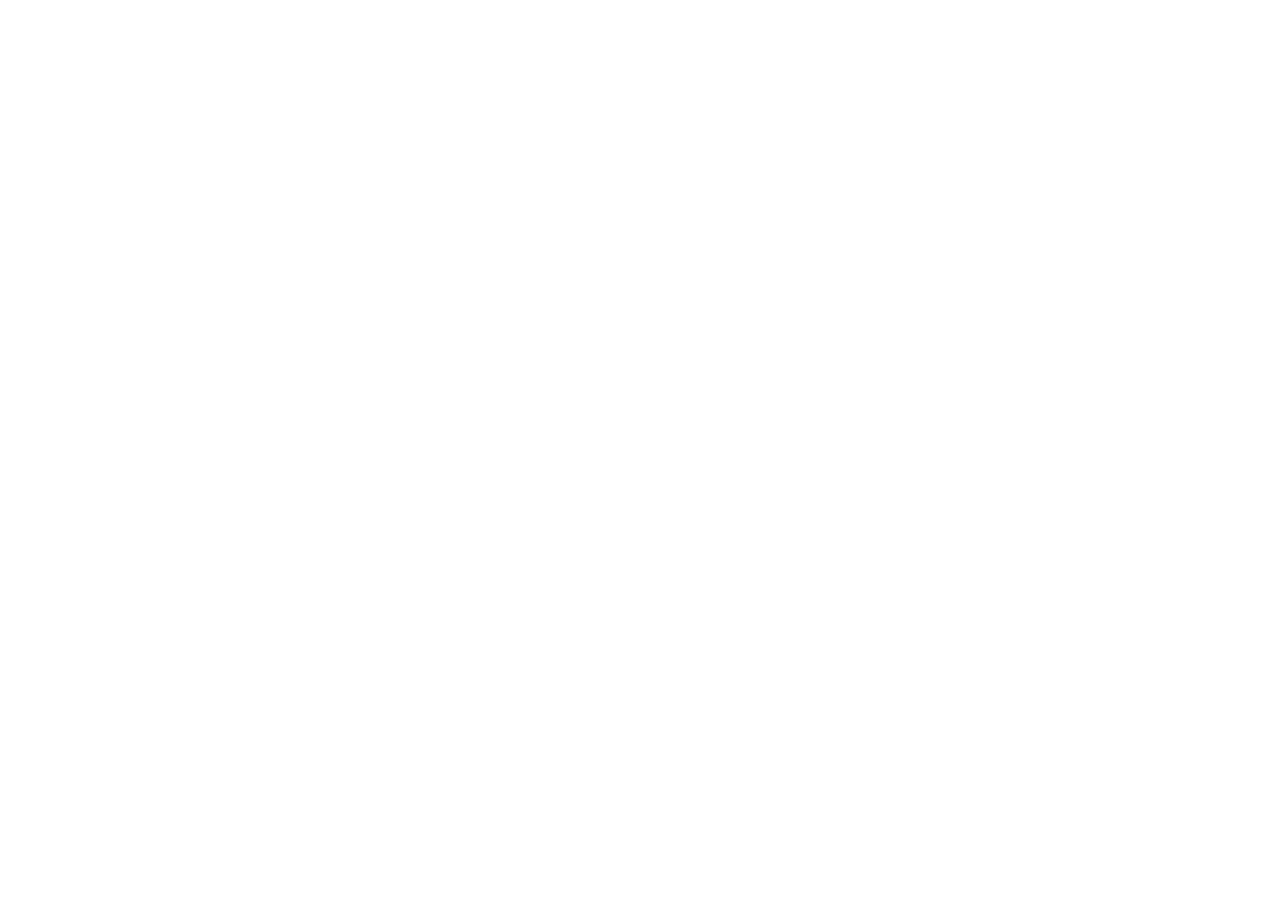
==== pages/index.html @ 1233cd62 "fgfgj" ====
<!DOCTYPE html>
<html lang="en">
<head>
     <meta charset="UTF-8">
     <meta name="viewport" content="width=device-width, initial-scale=1.0">
     <title>New company</title>
     <link rel="stylesheet" href="../css/main.css">
     <link rel="stylesheet" href="../css/index.css>
</head>
<body>
          
</body>
</html>
---- css/main.css ----
*{
     margin: 0;
     padding: 0;
     box-sizing: border-box;
     font-family: sans-serif;
}

.container{
     width: 100px;
     margin: 0 auto;

}

h1{
     color: red;
     background-color: blue;
     font-size: 18px;
}
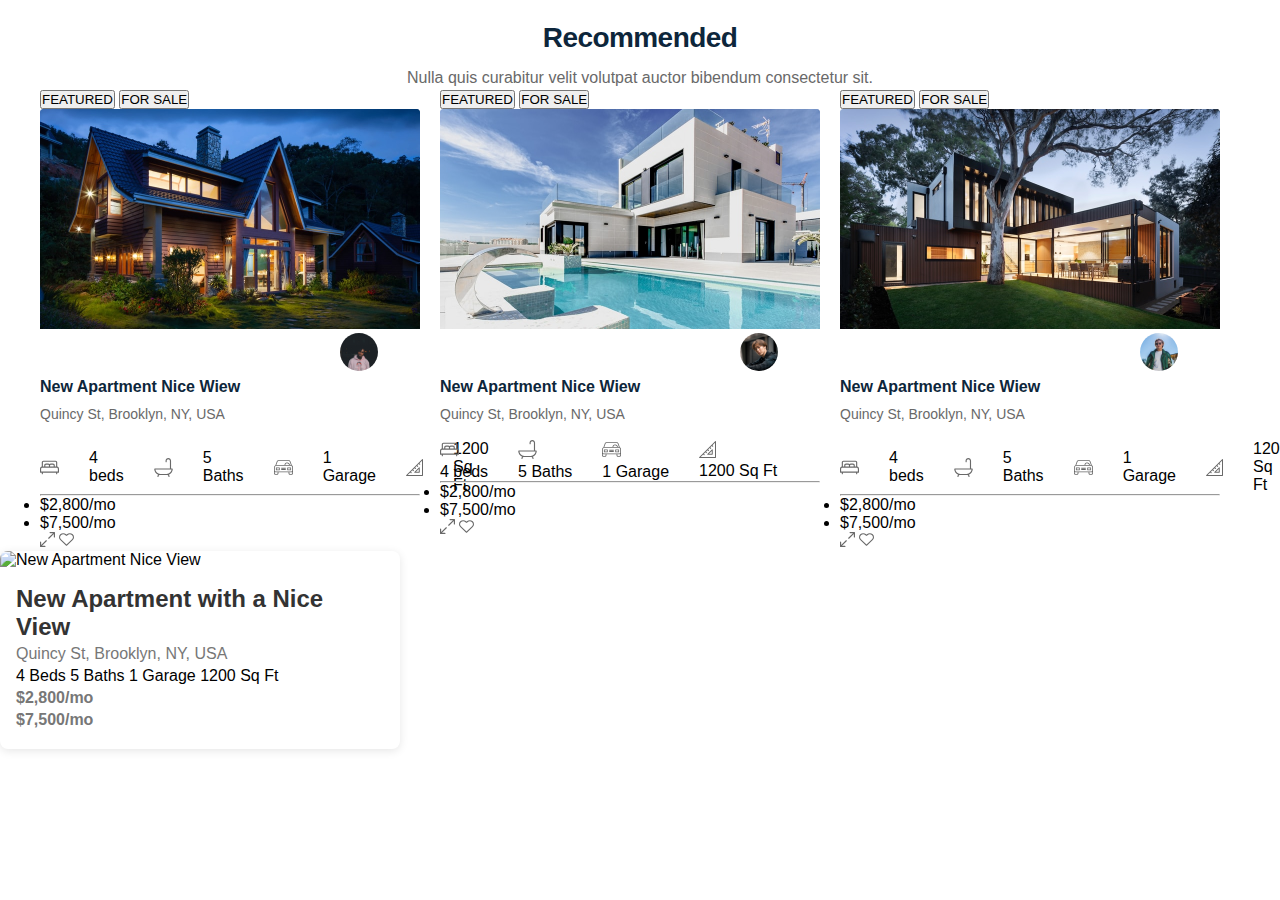
==== commit 8977a89d: "gfhffhf" ====
--- a/pages/index.html
+++ b/pages/index.html
@@ -1,13 +1,180 @@
 <!DOCTYPE html>
 <html lang="en">
+
+
 <head>
      <meta charset="UTF-8">
      <meta name="viewport" content="width=device-width, initial-scale=1.0">
      <title>New company</title>
      <link rel="stylesheet" href="../css/main.css">
-     <link rel="stylesheet" href="../css/index.css>
+     <link rel="stylesheet" href="../css/index.css">
 </head>
+
 <body>
-          
+     <main>
+          <section class="abdugoffor">
+               <div class="container">
+                    <div class="abdugoffor__top">
+                         <h1>Recommended</h1>
+                         <p>Nulla quis curabitur velit volutpat auctor bibendum consectetur sit.</p>
+                    </div>
+                    <div class="abdugoffor__center">
+                         <div class="abdugoffor__cards">
+                              <div class="abdugoffor__card">
+                                   <div class="abdugoffor__btn1">
+                                        <button>FEATURED</button>
+                                        <button>FOR SALE</button>
+                                   </div>
+                                   <img src="../img/img (1).png" class="" alt="">
+                                   <img src="../icons/Ellipse 11.svg" class="img85" >
+
+                                   <h2>New Apartment Nice Wiew</h2>
+                                   <p>Quincy St, Brooklyn, NY, USA</p>
+
+                                   <div class="abdugoffor__icons">
+                                        <div class="icons">
+                                             <div class="icon">
+                                                  <img src="../icons/bed.svg" alt="">
+                                                  <ul>4 beds</ul>
+
+                                                  <img src="../icons/Group.svg" alt="">
+                                                  <ul>5 Baths</ul>
+
+                                                  <img src="../icons/car.svg" alt="">
+                                                  <ul>1 Garage</ul>
+
+                                                  <img src="../icons/ruler.svg" alt="">
+                                                  <ul>1200 Sq Ft </ul>
+                                             </div>
+                                             <hr>
+                                             <div class="abdugoffor__card__bottom">
+                                                  <div class="abdugffor__card__bottom__left">
+                                                       <li>$2,800/mo</li>
+                                                       <li>$7,500/mo</li>
+                                                  </div>
+                                                  <div class="abdugffor__card__bottom__right">
+                                                       <img src="../icons/1.svg" alt="">
+                                                       <img src="../icons/love 1.svg"  alt="">
+                                                  </div>
+                                             </div>
+                                        </div>
+                                   </div>
+                              </div>
+                              <div class="abdugoffor__card">
+                                   <div class="abdugoffor__btn1">
+                                        <button>FEATURED</button>
+                                        <button>FOR SALE</button>
+                                   </div>
+                                   <img src="../img/images (2).png" alt="">
+                                   <img src="../icons/Ellipse 11 (6).svg" class="img85" >
+
+                                   <h2>New Apartment Nice Wiew</h2>
+                                   <p>Quincy St, Brooklyn, NY, USA</p>
+
+                                   <div class="abdugoffor__icons">
+                                        <div class="icons">
+                                             <div class="icon">
+                                                  <div class="icon1">
+                                                       <img src="../icons/bed.svg" alt="">
+                                                       <ul>4 beds</ul>
+                                                  </div>
+
+                                                  <div class="icon1">
+                                                       <img src="../icons/Group.svg" alt="">
+                                                  <ul>5 Baths</ul>
+                                                  </div>
+
+                                                  <div class="icon1">
+                                                       <img src="../icons/car.svg" alt="">
+                                                  <ul>1 Garage</ul>
+
+                                                  </div>
+                                                  <div class="icon1">
+                                                       <img src="../icons/ruler.svg" alt="">
+                                                  <ul>1200 Sq Ft </ul>
+                                                  </div>
+                                             </div>
+                                             <hr>
+                                             <div class="abdugoffor__card__bottom">
+                                                  <div class="abdugffor__card__bottom__left">
+                                                       <li>$2,800/mo</li>
+                                                       <li>$7,500/mo</li>
+                                                  </div>
+                                                  <div class="abdugffor__card__bottom__right">
+                                                       <img src="../icons/1.svg" alt="">
+                                                       <img src="../icons/love 1.svg" alt="">
+                                                  </div>
+                                             </div>
+                                        </div>
+                                   </div>
+                              </div>
+                              <div class="abdugoffor__card">
+                                   <div class="abdugoffor__btn1">
+                                        <button>FEATURED</button>
+                                        <button>FOR SALE</button>
+                                   </div>
+                                   <img src="../img/images (1).png" alt="">
+                                   <img src="../icons/Ellipse 11 (8).svg" class="img85" >
+
+                                   <h2>New Apartment Nice Wiew</h2>
+                                   <p>Quincy St, Brooklyn, NY, USA</p>
+
+                                   <div class="abdugoffor__icons">
+                                        <div class="icons">
+                                             <div class="icon">
+                                                  <img src="../icons/bed.svg" alt="">
+                                                  <ul>4 beds</ul>
+
+                                                  <img src="../icons/Group.svg" alt="">
+                                                  <ul>5 Baths</ul>
+
+                                                  <img src="../icons/car.svg" alt="">
+                                                  <ul>1 Garage</ul>
+
+                                                  <img src="../icons/ruler.svg" alt="">
+                                                  <ul>1200 Sq Ft </ul>
+                                             </div>
+                                             <hr>
+                                             <div class="abdugoffor__card__bottom">
+                                                  <div class="abdugffor__card__bottom__left">
+                                                       <li>$2,800/mo</li>
+                                                       <li>$7,500/mo</li>
+                                                  </div>
+                                                  <div class="abdugffor__card__bottom__right">
+                                                       <img src="../icons/1.svg" alt="">
+                                                       <img src="../icons/love 1.svg" alt="">
+                                                  </div>
+                                             </div>
+                                        </div>
+                                   </div>
+                              </div>
+                         </div>
+                    </div>
+               </div>
+          </section>
+
+<section>
+     <div class="listing">
+        <div class="image">
+            <img src="path-to-your-image.jpg" alt="New Apartment Nice View">
+        </div>
+        <div class="details">
+            <h1>New Apartment with a Nice View</h1>
+            <p>Quincy St, Brooklyn, NY, USA</p>
+            <ul>
+                <li>4 Beds</li>
+                <li>5 Baths</li>
+                <li>1 Garage</li>
+                <li>1200 Sq Ft</li>
+            </ul>
+            <div class="price">
+                <p><strong>$2,800/mo</strong></p>
+                <p><strong>$7,500/mo</strong></p>
+            </div>
+        </div>
+    </div>
+</section>
+     </main>
 </body>
+
 </html>--- a/css/main.css
+++ b/css/main.css
@@ -6,13 +6,8 @@
 }
 
 .container{
-     width: 100px;
+     width: 1200px;
      margin: 0 auto;
-
 }
 
-h1{
-     color: red;
-     background-color: blue;
-     font-size: 18px;
-}+
--- a/css/index.css
+++ b/css/index.css
@@ -0,0 +1,103 @@
+.abdugoffor {
+     margin-top: 20px;
+}
+
+.abdugoffor__top {
+     text-align: center;
+}
+
+.abdugoffor__top h1 {
+     color: #0D263B;
+     font-size: 28px;
+     font-weight: 600;
+     line-height: 36px;
+     letter-spacing: -0.02em;
+     text-align: center;
+     padding-bottom: 10px;
+}
+
+.abdugoffor__top p {
+     color: #696969;
+     font-size: 16px;
+     font-weight: 400;
+     line-height: 24px;
+     text-align: center;
+
+}
+
+.abdugoffor__cards {
+     display: flex;
+     gap: 20px;
+}
+
+.abdugoffor__card {
+     width: 380px;
+}
+
+.abdugoffor__card .img85 {
+     padding-left: 300px;
+     padding-bottom: 10pxa;
+}
+
+.abdugoffor__card h2 {
+     color: #0D263B;
+     font-size: 16px;
+     font-weight: 600;
+     line-height: 24px;
+     text-align: left;
+     padding-bottom: 5px;
+}
+
+.abdugoffor__card p {
+     color:  #696969;
+     font-size: 14px;
+     font-weight: 400;
+     line-height: 20px;
+     text-align: left;
+     padding-bottom: 16px;
+}
+
+.icon{
+     display: flex;
+     align-items: center;
+     gap: 30px;
+}
+
+
+ .listing {
+     background-color: #fff;
+     border-radius: 8px;
+     box-shadow: 0 2px 10px rgba(0, 0, 0, 0.1);
+     overflow: hidden;
+     max-width: 400px;
+     width: 100%;
+ }
+ 
+ .image img {
+     width: 100%;
+     height: auto;
+ }
+ 
+ .details {
+     padding: 16px;
+ }
+ 
+ .details h1 {
+     margin-top: 0;
+     font-size: 24px;
+     color: #333;
+ }
+ 
+ .details p {
+     margin: 4px 0;
+     color: #777;
+ }
+ 
+ .details ul {
+     list-style: none;
+     padding: 0;
+ }
+ 
+ .details ul li {
+     display: inline;
+ }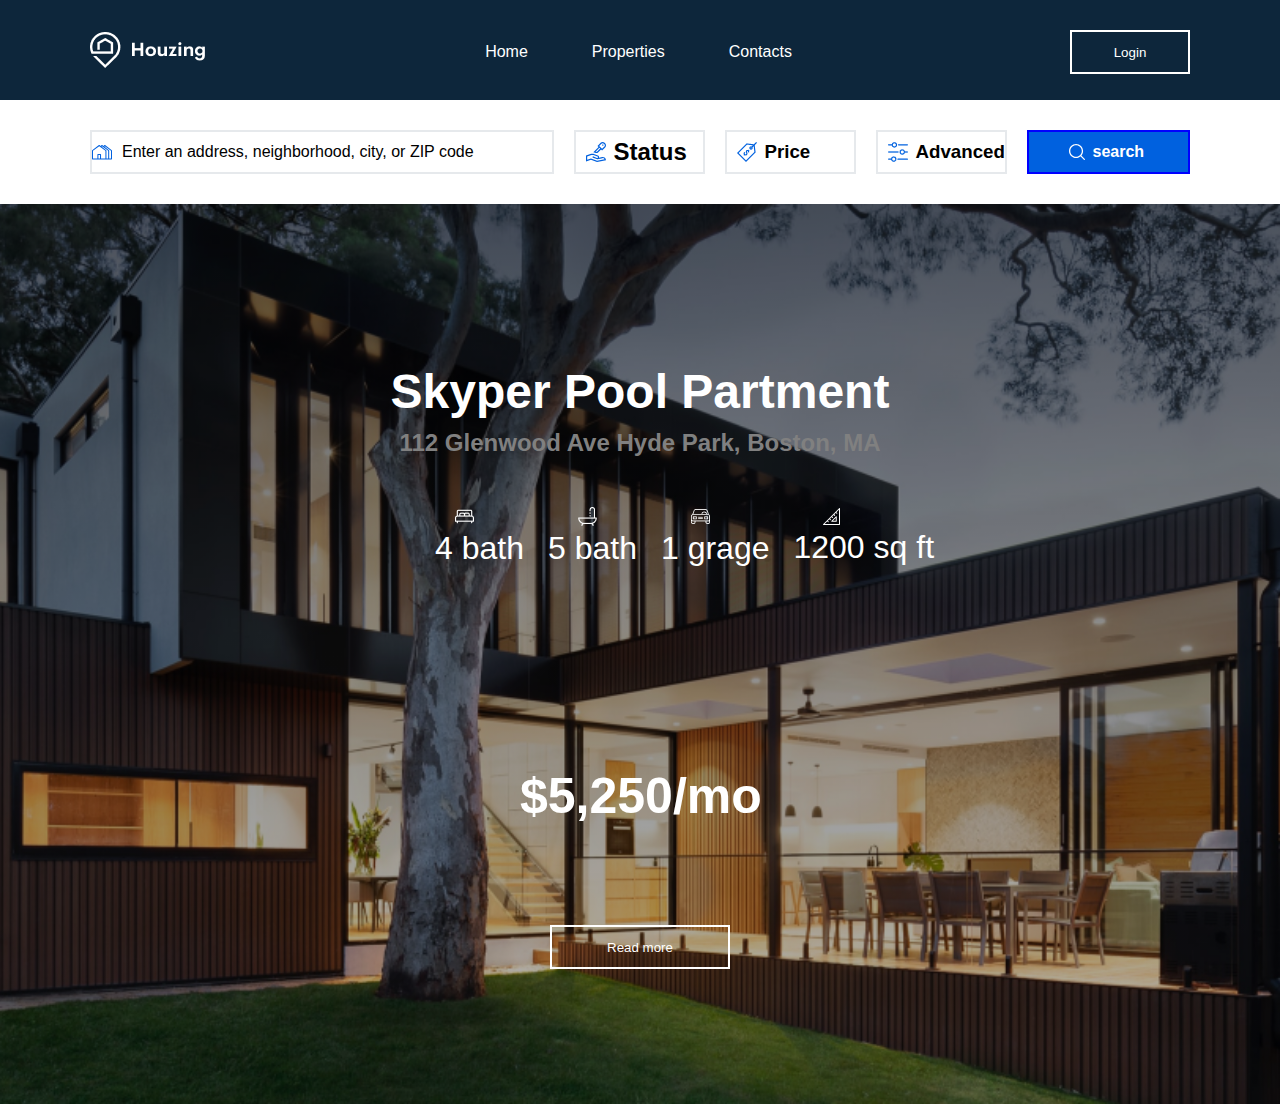
==== commit 4975caca: "546tgyhujikolp;['" ====
--- a/pages/index.html
+++ b/pages/index.html
@@ -1,180 +1,110 @@
 <!DOCTYPE html>
 <html lang="en">
-
 
 <head>
      <meta charset="UTF-8">
      <meta name="viewport" content="width=device-width, initial-scale=1.0">
      <title>New company</title>
+     <link rel="preconnect" href="https://fonts.googleapis.com">
+     <link rel="preconnect" href="https://fonts.gstatic.com" crossorigin>
+     <link href="https://fonts.googleapis.com/css2?family=Montserrat:ital,wght@0,100..900;1,100..900&display=swap" <link
+          rel="stylesheet" href="https://cdnjs.cloudflare.com/ajax/libs/font-awesome/6.6.0/css/all.min.css"
+          integrity="sha512-Kc323vGBEqzTmouAECnVceyQqyqdsSiqLQISBL29aUW4U/M7pSPA/gEUZQqv1cwx4OnYxTxve5UMg5GT6L4JJg=="
+          crossorigin="anonymous" referrerpolicy="no-referrer" />
+    
      <link rel="stylesheet" href="../css/main.css">
      <link rel="stylesheet" href="../css/index.css">
 </head>
 
 <body>
-     <main>
-          <section class="abdugoffor">
+     <header>
+          <div class="hayot__nav">
                <div class="container">
-                    <div class="abdugoffor__top">
-                         <h1>Recommended</h1>
-                         <p>Nulla quis curabitur velit volutpat auctor bibendum consectetur sit.</p>
+                    <div class="hayot__content">
+                         <div class="hayot__left">
+                              <div class="hayot__logo">
+                                   <img src="../images/logo (1).png" alt="">
+                                   <h1></h1>
+                              </div>
+
+                         </div>
+                         <div class="hayot__middle">
+                              <ul class="hayot__list">
+                                   <li><a href="#">Home</a></li>
+                                   <li><a href="#">Properties</a></li>
+                                   <li><a href="#">Contacts</a></li>
+                              </ul>
+                         </div>
+                         <div class="hayot__right">
+                              <button class="btn">Login</button>
+                         </div>
                     </div>
-                    <div class="abdugoffor__center">
-                         <div class="abdugoffor__cards">
-                              <div class="abdugoffor__card">
-                                   <div class="abdugoffor__btn1">
-                                        <button>FEATURED</button>
-                                        <button>FOR SALE</button>
-                                   </div>
-                                   <img src="../img/img (1).png" class="" alt="">
-                                   <img src="../icons/Ellipse 11.svg" class="img85" >
+               </div>
+          </div>
+          <section class="hayot__hero">
+               <div class="container">
+                    <div class="hayotbek__content">
+                         <div class="hayotbek__left">
+                              <img src="../images/Vector (2).svg" alt="">
+                              <p>Enter an address, neighborhood, city, or ZIP code</p>
+                         </div>
+                         <div class="hayotbek__middle">
+                              <div class="cvc">
+                                   <img src="../images/car-key 1.svg" alt="">
+                                   <h2>Status</h2>
+                              </div>
+                              <div class="cvc">
+                                   <img src="../images/rasm2.png" alt="">
+                                   <h3>Price</h3>
+                              </div>
+                              <div class="cvc">
+                                   <img src="../images/Group.png" alt="">
+                                   <h3>Advanced</h3>
+                              </div>
+                         </div>
+                         <div class="hayotbek__right">
+                              <img src="../images/reasm4.svg" alt="">
+                              <h4>search</h4>
 
-                                   <h2>New Apartment Nice Wiew</h2>
-                                   <p>Quincy St, Brooklyn, NY, USA</p>
-
-                                   <div class="abdugoffor__icons">
-                                        <div class="icons">
-                                             <div class="icon">
-                                                  <img src="../icons/bed.svg" alt="">
-                                                  <ul>4 beds</ul>
-
-                                                  <img src="../icons/Group.svg" alt="">
-                                                  <ul>5 Baths</ul>
-
-                                                  <img src="../icons/car.svg" alt="">
-                                                  <ul>1 Garage</ul>
-
-                                                  <img src="../icons/ruler.svg" alt="">
-                                                  <ul>1200 Sq Ft </ul>
-                                             </div>
-                                             <hr>
-                                             <div class="abdugoffor__card__bottom">
-                                                  <div class="abdugffor__card__bottom__left">
-                                                       <li>$2,800/mo</li>
-                                                       <li>$7,500/mo</li>
-                                                  </div>
-                                                  <div class="abdugffor__card__bottom__right">
-                                                       <img src="../icons/1.svg" alt="">
-                                                       <img src="../icons/love 1.svg"  alt="">
-                                                  </div>
-                                             </div>
-                                        </div>
-                                   </div>
-                              </div>
-                              <div class="abdugoffor__card">
-                                   <div class="abdugoffor__btn1">
-                                        <button>FEATURED</button>
-                                        <button>FOR SALE</button>
-                                   </div>
-                                   <img src="../img/images (2).png" alt="">
-                                   <img src="../icons/Ellipse 11 (6).svg" class="img85" >
-
-                                   <h2>New Apartment Nice Wiew</h2>
-                                   <p>Quincy St, Brooklyn, NY, USA</p>
-
-                                   <div class="abdugoffor__icons">
-                                        <div class="icons">
-                                             <div class="icon">
-                                                  <div class="icon1">
-                                                       <img src="../icons/bed.svg" alt="">
-                                                       <ul>4 beds</ul>
-                                                  </div>
-
-                                                  <div class="icon1">
-                                                       <img src="../icons/Group.svg" alt="">
-                                                  <ul>5 Baths</ul>
-                                                  </div>
-
-                                                  <div class="icon1">
-                                                       <img src="../icons/car.svg" alt="">
-                                                  <ul>1 Garage</ul>
-
-                                                  </div>
-                                                  <div class="icon1">
-                                                       <img src="../icons/ruler.svg" alt="">
-                                                  <ul>1200 Sq Ft </ul>
-                                                  </div>
-                                             </div>
-                                             <hr>
-                                             <div class="abdugoffor__card__bottom">
-                                                  <div class="abdugffor__card__bottom__left">
-                                                       <li>$2,800/mo</li>
-                                                       <li>$7,500/mo</li>
-                                                  </div>
-                                                  <div class="abdugffor__card__bottom__right">
-                                                       <img src="../icons/1.svg" alt="">
-                                                       <img src="../icons/love 1.svg" alt="">
-                                                  </div>
-                                             </div>
-                                        </div>
-                                   </div>
-                              </div>
-                              <div class="abdugoffor__card">
-                                   <div class="abdugoffor__btn1">
-                                        <button>FEATURED</button>
-                                        <button>FOR SALE</button>
-                                   </div>
-                                   <img src="../img/images (1).png" alt="">
-                                   <img src="../icons/Ellipse 11 (8).svg" class="img85" >
-
-                                   <h2>New Apartment Nice Wiew</h2>
-                                   <p>Quincy St, Brooklyn, NY, USA</p>
-
-                                   <div class="abdugoffor__icons">
-                                        <div class="icons">
-                                             <div class="icon">
-                                                  <img src="../icons/bed.svg" alt="">
-                                                  <ul>4 beds</ul>
-
-                                                  <img src="../icons/Group.svg" alt="">
-                                                  <ul>5 Baths</ul>
-
-                                                  <img src="../icons/car.svg" alt="">
-                                                  <ul>1 Garage</ul>
-
-                                                  <img src="../icons/ruler.svg" alt="">
-                                                  <ul>1200 Sq Ft </ul>
-                                             </div>
-                                             <hr>
-                                             <div class="abdugoffor__card__bottom">
-                                                  <div class="abdugffor__card__bottom__left">
-                                                       <li>$2,800/mo</li>
-                                                       <li>$7,500/mo</li>
-                                                  </div>
-                                                  <div class="abdugffor__card__bottom__right">
-                                                       <img src="../icons/1.svg" alt="">
-                                                       <img src="../icons/love 1.svg" alt="">
-                                                  </div>
-                                             </div>
-                                        </div>
-                                   </div>
-                              </div>
                          </div>
                     </div>
                </div>
           </section>
-
-<section>
-     <div class="listing">
-        <div class="image">
-            <img src="path-to-your-image.jpg" alt="New Apartment Nice View">
-        </div>
-        <div class="details">
-            <h1>New Apartment with a Nice View</h1>
-            <p>Quincy St, Brooklyn, NY, USA</p>
-            <ul>
-                <li>4 Beds</li>
-                <li>5 Baths</li>
-                <li>1 Garage</li>
-                <li>1200 Sq Ft</li>
-            </ul>
-            <div class="price">
-                <p><strong>$2,800/mo</strong></p>
-                <p><strong>$7,500/mo</strong></p>
-            </div>
-        </div>
-    </div>
-</section>
-     </main>
+          <section class="hayot__server">
+               <div class="container">
+                    <div class="hayot__server__content">
+                         <div class="hayot__server__left">
+                            <h1 class="h1">Skyper Pool Partment</h1>
+                            <h2 class="h2">112 Glenwood Ave Hyde Park, Boston, MA</h2>
+                      <div class="hammasi">
+                         <div class="dvd">
+                              <img src="../images/bed.png" class="bed" alt="">
+                              <h1>4 bath</h1>
+                         </div>
+                               <div class="dvd">
+                                   <img src="../images/bath.png" class="bath" alt="">
+                                   <h1>5 bath</h1>
+                               </div>
+                                 <div class="dvd">
+                                   <img src="../images/car.png" class="car" alt="">
+                                   <h1>1 grage</h1>
+                                 </div>
+                             
+                                <div class="dvd">
+                                   <img src="../images/reasa.png" class="rease" alt="">
+                                   <h1>1200 sq ft </h1>
+                                </div>
+                             
+                      </div>
+                            <h5 class="h5">$5,250/mo</h5>
+                         </div>
+                         <button class="btn__server">Read more</button>
+                    </div>
+               </div>
+          </section>
+     </header>
+     <main></main>
+     <footer></footer>
 </body>
 
 </html>--- a/css/main.css
+++ b/css/main.css
@@ -3,11 +3,13 @@
      padding: 0;
      box-sizing: border-box;
      font-family: sans-serif;
+     list-style: none;
 }
 
 .container{
-     width: 1200px;
+     width:1100px;
      margin: 0 auto;
+     padding: 30px 0;
 }
 
 
--- a/css/index.css
+++ b/css/index.css
@@ -1,103 +1,140 @@
-.abdugoffor {
-     margin-top: 20px;
+.hayot__content {
+      display: flex;
+      align-items: center;
+      align-content: end;
+      justify-content: space-between;
 }
 
-.abdugoffor__top {
-     text-align: center;
+.hayot__list {
+      display: flex;
+      gap: 64px;
 }
 
-.abdugoffor__top h1 {
-     color: #0D263B;
-     font-size: 28px;
-     font-weight: 600;
-     line-height: 36px;
-     letter-spacing: -0.02em;
-     text-align: center;
-     padding-bottom: 10px;
-}
-
-.abdugoffor__top p {
-     color: #696969;
-     font-size: 16px;
-     font-weight: 400;
-     line-height: 24px;
-     text-align: center;
+.hayot__list a {
+      color: #FFFFFF;
+      text-decoration: none;
 
 }
 
-.abdugoffor__cards {
-     display: flex;
-     gap: 20px;
+.btn {
+      width: 120px;
+      height: 44px;
+      background-color: transparent;
+      color: #FFFFFF;
+      border: 2px solid white;
 }
 
-.abdugoffor__card {
-     width: 380px;
+.hayot__nav {
+      width: 100%;
+      height: 100px;
+      background-color: #0D263B;
 }
 
-.abdugoffor__card .img85 {
-     padding-left: 300px;
-     padding-bottom: 10pxa;
+.hayotbek__left {
+      display: flex;
+      align-items: center;
+      gap: 10px;
+      width: 527px;
+      height: 44px;
+      border: 2px solid #E6E9EC;
 }
 
-.abdugoffor__card h2 {
-     color: #0D263B;
-     font-size: 16px;
-     font-weight: 600;
-     line-height: 24px;
-     text-align: left;
-     padding-bottom: 5px;
+.hayotbek__middle {
+      display: flex;
+      align-items: center;
+      gap: 20px;
 }
 
-.abdugoffor__card p {
-     color:  #696969;
-     font-size: 14px;
-     font-weight: 400;
-     line-height: 20px;
-     text-align: left;
-     padding-bottom: 16px;
+.cvc {
+      display: flex;
+      align-items: center;
+      gap: 8px;
+      width: 131px;
+      height: 44px;
+      border: 2px solid #E6E9EC;
+      padding-left: 10px;
+
+
 }
 
-.icon{
-     display: flex;
-     align-items: center;
-     gap: 30px;
+.hayotbek__right {
+      display: flex;
+      align-items: center;
+      gap: 8px;
+      width: 180px;
+      height: 44px;
+      background-color: #0061DF;
+      border: 2px solid blue;
+      padding-left: 40px;
+      color: #FFFFFF;
 }
 
+.hayot__server {
+      width: 100%;
+      height: 100vh;
+      background-image:linear-gradient(hsla(0, 0%, 0%, 0.622),hsla(0, 0%, 0%, 0.262)), url(../images/unsplash_2gDwlIim3Uw.png)  ;
+      background-position: center;
+      background-repeat: no-repeat;
+      background-size: cover;
 
- .listing {
-     background-color: #fff;
-     border-radius: 8px;
-     box-shadow: 0 2px 10px rgba(0, 0, 0, 0.1);
-     overflow: hidden;
-     max-width: 400px;
-     width: 100%;
- }
- 
- .image img {
-     width: 100%;
-     height: auto;
- }
- 
- .details {
-     padding: 16px;
- }
- 
- .details h1 {
-     margin-top: 0;
-     font-size: 24px;
-     color: #333;
- }
- 
- .details p {
-     margin: 4px 0;
-     color: #777;
- }
- 
- .details ul {
-     list-style: none;
-     padding: 0;
- }
- 
- .details ul li {
-     display: inline;
- }+}
+
+.hayotbek__content {
+      display: flex;
+      align-items: center;
+      gap: 20px;
+}
+
+.h1 {
+      font-size: 48px;
+      color: #fff;
+      text-align: center;
+      padding-top: 130px;
+
+}
+
+.h2 {
+      font-size: 24px;
+      color: grey;
+      text-align: center;
+      padding-top: 10px;
+}
+.hammasi{
+      display: flex;
+      align-items: center;
+      gap: 24px;
+      padding-top: 50px;
+      padding-left: 345px;
+      color: #fff;
+   
+}
+.dvd h1{
+    font-weight: 100;
+}
+.bed{
+      padding-left: 20px;
+}
+.bath{
+      padding-left: 30px;
+}
+.car{
+      padding-left: 30px;
+}
+.rease{
+      padding-left: 30px;
+}
+.h5{
+      color: #fff;
+      font-size: 50px;
+      padding-top: 200px;
+      padding-left: 430px;
+}
+.btn__server{
+      width: 180px;
+      height: 44px;
+      background-color: transparent;
+      color: #fff;
+      border: 2px solid #fff;
+      margin-top: 100px;
+      margin-left: 460px;
+}
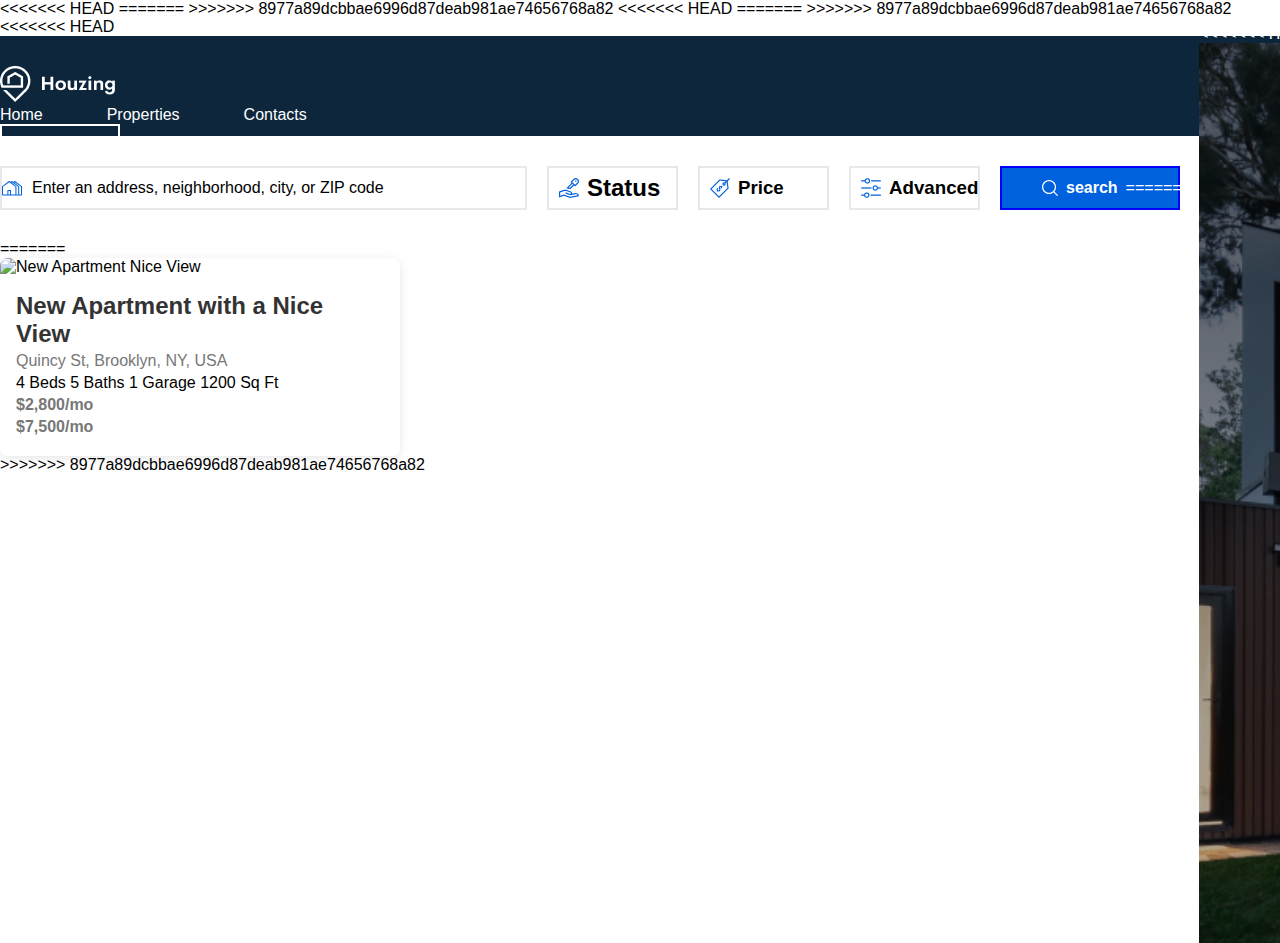
==== commit a8fa0768: "lkjhgfd" ====
--- a/pages/index.html
+++ b/pages/index.html
@@ -1,10 +1,15 @@
 <!DOCTYPE html>
 <html lang="en">
 
+<<<<<<< HEAD
+=======
+
+>>>>>>> 8977a89dcbbae6996d87deab981ae74656768a82
 <head>
      <meta charset="UTF-8">
      <meta name="viewport" content="width=device-width, initial-scale=1.0">
      <title>New company</title>
+<<<<<<< HEAD
      <link rel="preconnect" href="https://fonts.googleapis.com">
      <link rel="preconnect" href="https://fonts.gstatic.com" crossorigin>
      <link href="https://fonts.googleapis.com/css2?family=Montserrat:ital,wght@0,100..900;1,100..900&display=swap" <link
@@ -12,11 +17,14 @@
           integrity="sha512-Kc323vGBEqzTmouAECnVceyQqyqdsSiqLQISBL29aUW4U/M7pSPA/gEUZQqv1cwx4OnYxTxve5UMg5GT6L4JJg=="
           crossorigin="anonymous" referrerpolicy="no-referrer" />
     
+=======
+>>>>>>> 8977a89dcbbae6996d87deab981ae74656768a82
      <link rel="stylesheet" href="../css/main.css">
      <link rel="stylesheet" href="../css/index.css">
 </head>
 
 <body>
+<<<<<<< HEAD
      <header>
           <div class="hayot__nav">
                <div class="container">
@@ -66,10 +74,150 @@
                               <img src="../images/reasm4.svg" alt="">
                               <h4>search</h4>
 
+=======
+     <main>
+          <section class="abdugoffor">
+               <div class="container">
+                    <div class="abdugoffor__top">
+                         <h1>Recommended</h1>
+                         <p>Nulla quis curabitur velit volutpat auctor bibendum consectetur sit.</p>
+                    </div>
+                    <div class="abdugoffor__center">
+                         <div class="abdugoffor__cards">
+                              <div class="abdugoffor__card">
+                                   <div class="abdugoffor__btn1">
+                                        <button>FEATURED</button>
+                                        <button>FOR SALE</button>
+                                   </div>
+                                   <img src="../img/img (1).png" class="" alt="">
+                                   <img src="../icons/Ellipse 11.svg" class="img85" >
+
+                                   <h2>New Apartment Nice Wiew</h2>
+                                   <p>Quincy St, Brooklyn, NY, USA</p>
+
+                                   <div class="abdugoffor__icons">
+                                        <div class="icons">
+                                             <div class="icon">
+                                                  <img src="../icons/bed.svg" alt="">
+                                                  <ul>4 beds</ul>
+
+                                                  <img src="../icons/Group.svg" alt="">
+                                                  <ul>5 Baths</ul>
+
+                                                  <img src="../icons/car.svg" alt="">
+                                                  <ul>1 Garage</ul>
+
+                                                  <img src="../icons/ruler.svg" alt="">
+                                                  <ul>1200 Sq Ft </ul>
+                                             </div>
+                                             <hr>
+                                             <div class="abdugoffor__card__bottom">
+                                                  <div class="abdugffor__card__bottom__left">
+                                                       <li>$2,800/mo</li>
+                                                       <li>$7,500/mo</li>
+                                                  </div>
+                                                  <div class="abdugffor__card__bottom__right">
+                                                       <img src="../icons/1.svg" alt="">
+                                                       <img src="../icons/love 1.svg"  alt="">
+                                                  </div>
+                                             </div>
+                                        </div>
+                                   </div>
+                              </div>
+                              <div class="abdugoffor__card">
+                                   <div class="abdugoffor__btn1">
+                                        <button>FEATURED</button>
+                                        <button>FOR SALE</button>
+                                   </div>
+                                   <img src="../img/images (2).png" alt="">
+                                   <img src="../icons/Ellipse 11 (6).svg" class="img85" >
+
+                                   <h2>New Apartment Nice Wiew</h2>
+                                   <p>Quincy St, Brooklyn, NY, USA</p>
+
+                                   <div class="abdugoffor__icons">
+                                        <div class="icons">
+                                             <div class="icon">
+                                                  <div class="icon1">
+                                                       <img src="../icons/bed.svg" alt="">
+                                                       <ul>4 beds</ul>
+                                                  </div>
+
+                                                  <div class="icon1">
+                                                       <img src="../icons/Group.svg" alt="">
+                                                  <ul>5 Baths</ul>
+                                                  </div>
+
+                                                  <div class="icon1">
+                                                       <img src="../icons/car.svg" alt="">
+                                                  <ul>1 Garage</ul>
+
+                                                  </div>
+                                                  <div class="icon1">
+                                                       <img src="../icons/ruler.svg" alt="">
+                                                  <ul>1200 Sq Ft </ul>
+                                                  </div>
+                                             </div>
+                                             <hr>
+                                             <div class="abdugoffor__card__bottom">
+                                                  <div class="abdugffor__card__bottom__left">
+                                                       <li>$2,800/mo</li>
+                                                       <li>$7,500/mo</li>
+                                                  </div>
+                                                  <div class="abdugffor__card__bottom__right">
+                                                       <img src="../icons/1.svg" alt="">
+                                                       <img src="../icons/love 1.svg" alt="">
+                                                  </div>
+                                             </div>
+                                        </div>
+                                   </div>
+                              </div>
+                              <div class="abdugoffor__card">
+                                   <div class="abdugoffor__btn1">
+                                        <button>FEATURED</button>
+                                        <button>FOR SALE</button>
+                                   </div>
+                                   <img src="../img/images (1).png" alt="">
+                                   <img src="../icons/Ellipse 11 (8).svg" class="img85" >
+
+                                   <h2>New Apartment Nice Wiew</h2>
+                                   <p>Quincy St, Brooklyn, NY, USA</p>
+
+                                   <div class="abdugoffor__icons">
+                                        <div class="icons">
+                                             <div class="icon">
+                                                  <img src="../icons/bed.svg" alt="">
+                                                  <ul>4 beds</ul>
+
+                                                  <img src="../icons/Group.svg" alt="">
+                                                  <ul>5 Baths</ul>
+
+                                                  <img src="../icons/car.svg" alt="">
+                                                  <ul>1 Garage</ul>
+
+                                                  <img src="../icons/ruler.svg" alt="">
+                                                  <ul>1200 Sq Ft </ul>
+                                             </div>
+                                             <hr>
+                                             <div class="abdugoffor__card__bottom">
+                                                  <div class="abdugffor__card__bottom__left">
+                                                       <li>$2,800/mo</li>
+                                                       <li>$7,500/mo</li>
+                                                  </div>
+                                                  <div class="abdugffor__card__bottom__right">
+                                                       <img src="../icons/1.svg" alt="">
+                                                       <img src="../icons/love 1.svg" alt="">
+                                                  </div>
+                                             </div>
+                                        </div>
+                                   </div>
+                              </div>
+>>>>>>> 8977a89dcbbae6996d87deab981ae74656768a82
                          </div>
                     </div>
                </div>
           </section>
+<<<<<<< HEAD
           <section class="hayot__server">
                <div class="container">
                     <div class="hayot__server__content">
@@ -105,6 +253,31 @@
      </header>
      <main></main>
      <footer></footer>
+=======
+
+<section>
+     <div class="listing">
+        <div class="image">
+            <img src="path-to-your-image.jpg" alt="New Apartment Nice View">
+        </div>
+        <div class="details">
+            <h1>New Apartment with a Nice View</h1>
+            <p>Quincy St, Brooklyn, NY, USA</p>
+            <ul>
+                <li>4 Beds</li>
+                <li>5 Baths</li>
+                <li>1 Garage</li>
+                <li>1200 Sq Ft</li>
+            </ul>
+            <div class="price">
+                <p><strong>$2,800/mo</strong></p>
+                <p><strong>$7,500/mo</strong></p>
+            </div>
+        </div>
+    </div>
+</section>
+     </main>
+>>>>>>> 8977a89dcbbae6996d87deab981ae74656768a82
 </body>
 
 </html>--- a/css/main.css
+++ b/css/main.css
@@ -7,9 +7,16 @@
 }
 
 .container{
+<<<<<<< HEAD
      width:1100px;
      margin: 0 auto;
      padding: 30px 0;
 }
+=======
+     width: 1200px;
+     margin: 0 auto;
+}
+
+>>>>>>> 8977a89dcbbae6996d87deab981ae74656768a82
 
 
--- a/css/index.css
+++ b/css/index.css
@@ -1,3 +1,4 @@
+<<<<<<< HEAD
 .hayot__content {
       display: flex;
       align-items: center;
@@ -138,3 +139,108 @@
       margin-top: 100px;
       margin-left: 460px;
 }
+=======
+.abdugoffor {
+     margin-top: 20px;
+}
+
+.abdugoffor__top {
+     text-align: center;
+}
+
+.abdugoffor__top h1 {
+     color: #0D263B;
+     font-size: 28px;
+     font-weight: 600;
+     line-height: 36px;
+     letter-spacing: -0.02em;
+     text-align: center;
+     padding-bottom: 10px;
+}
+
+.abdugoffor__top p {
+     color: #696969;
+     font-size: 16px;
+     font-weight: 400;
+     line-height: 24px;
+     text-align: center;
+
+}
+
+.abdugoffor__cards {
+     display: flex;
+     gap: 20px;
+}
+
+.abdugoffor__card {
+     width: 380px;
+}
+
+.abdugoffor__card .img85 {
+     padding-left: 300px;
+     padding-bottom: 10pxa;
+}
+
+.abdugoffor__card h2 {
+     color: #0D263B;
+     font-size: 16px;
+     font-weight: 600;
+     line-height: 24px;
+     text-align: left;
+     padding-bottom: 5px;
+}
+
+.abdugoffor__card p {
+     color:  #696969;
+     font-size: 14px;
+     font-weight: 400;
+     line-height: 20px;
+     text-align: left;
+     padding-bottom: 16px;
+}
+
+.icon{
+     display: flex;
+     align-items: center;
+     gap: 30px;
+}
+
+
+ .listing {
+     background-color: #fff;
+     border-radius: 8px;
+     box-shadow: 0 2px 10px rgba(0, 0, 0, 0.1);
+     overflow: hidden;
+     max-width: 400px;
+     width: 100%;
+ }
+ 
+ .image img {
+     width: 100%;
+     height: auto;
+ }
+ 
+ .details {
+     padding: 16px;
+ }
+ 
+ .details h1 {
+     margin-top: 0;
+     font-size: 24px;
+     color: #333;
+ }
+ 
+ .details p {
+     margin: 4px 0;
+     color: #777;
+ }
+ 
+ .details ul {
+     list-style: none;
+     padding: 0;
+ }
+ 
+ .details ul li {
+     display: inline;
+ }
+>>>>>>> 8977a89dcbbae6996d87deab981ae74656768a82
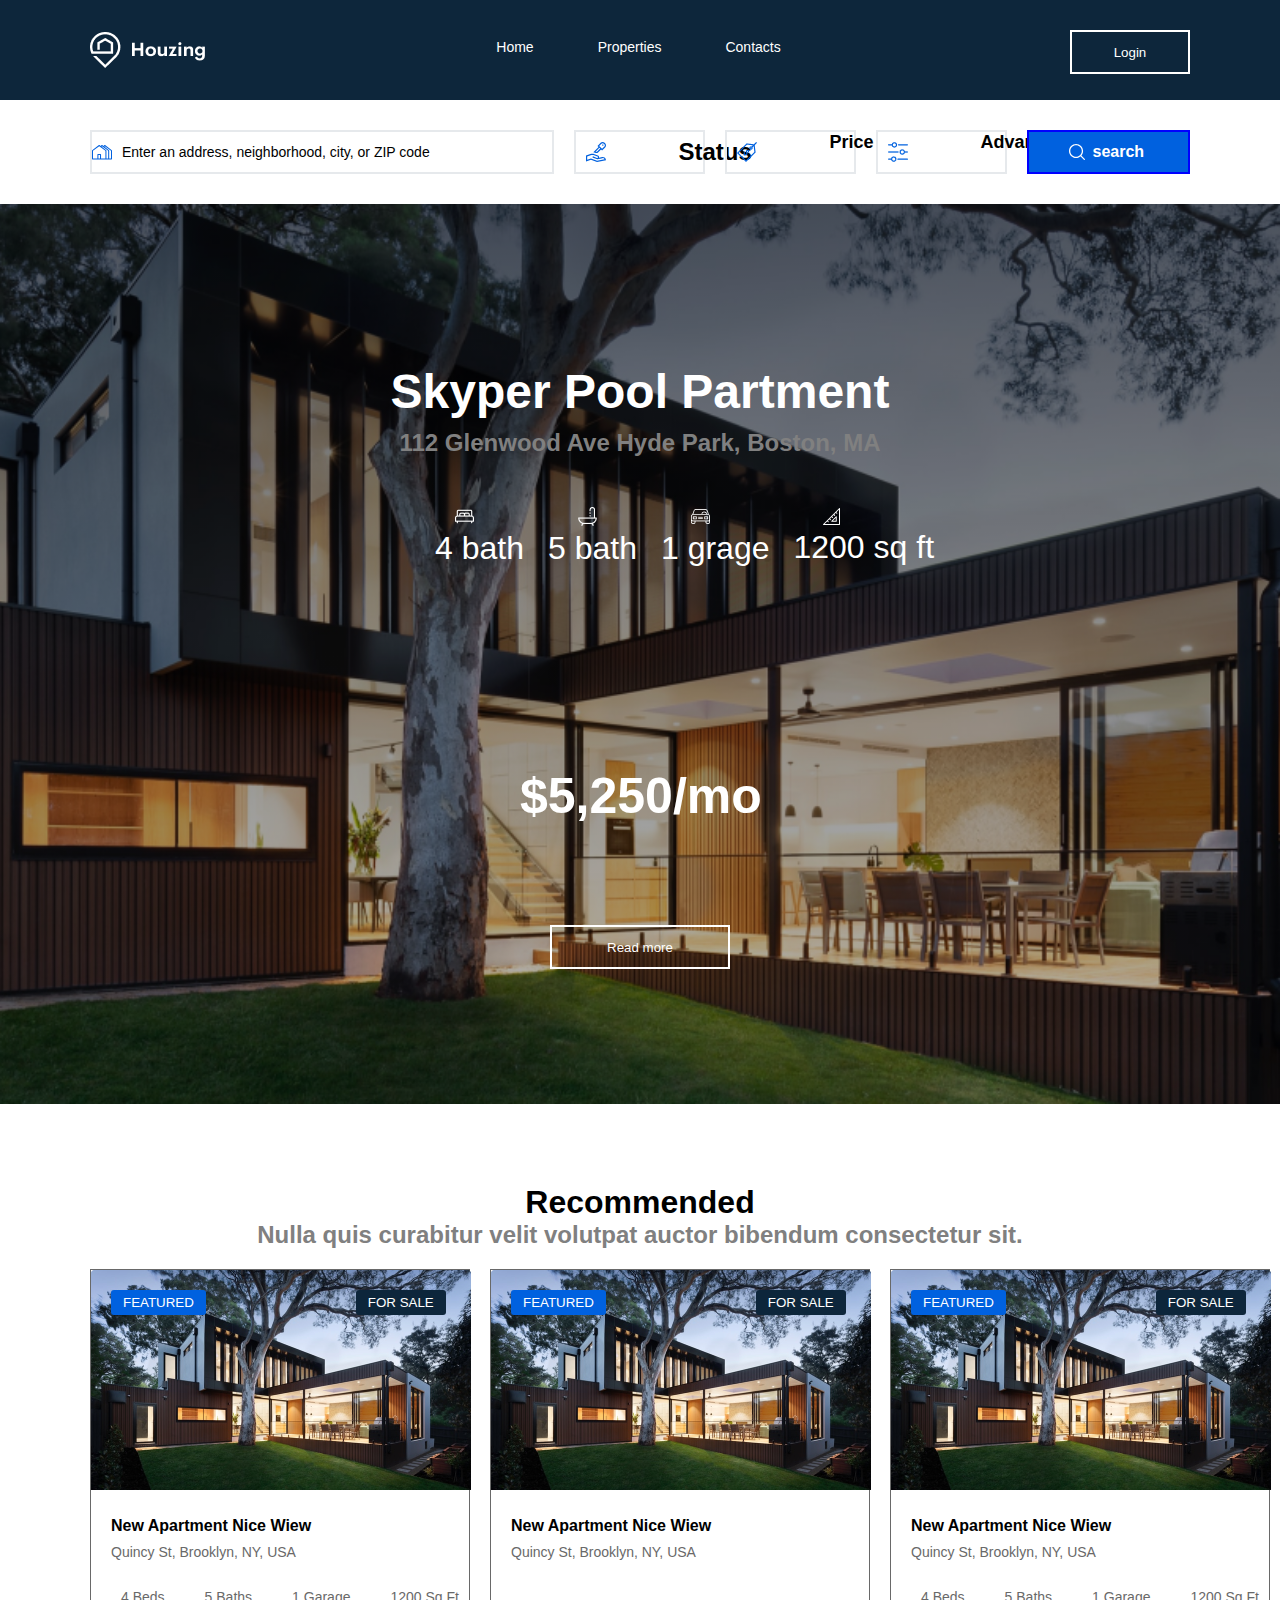
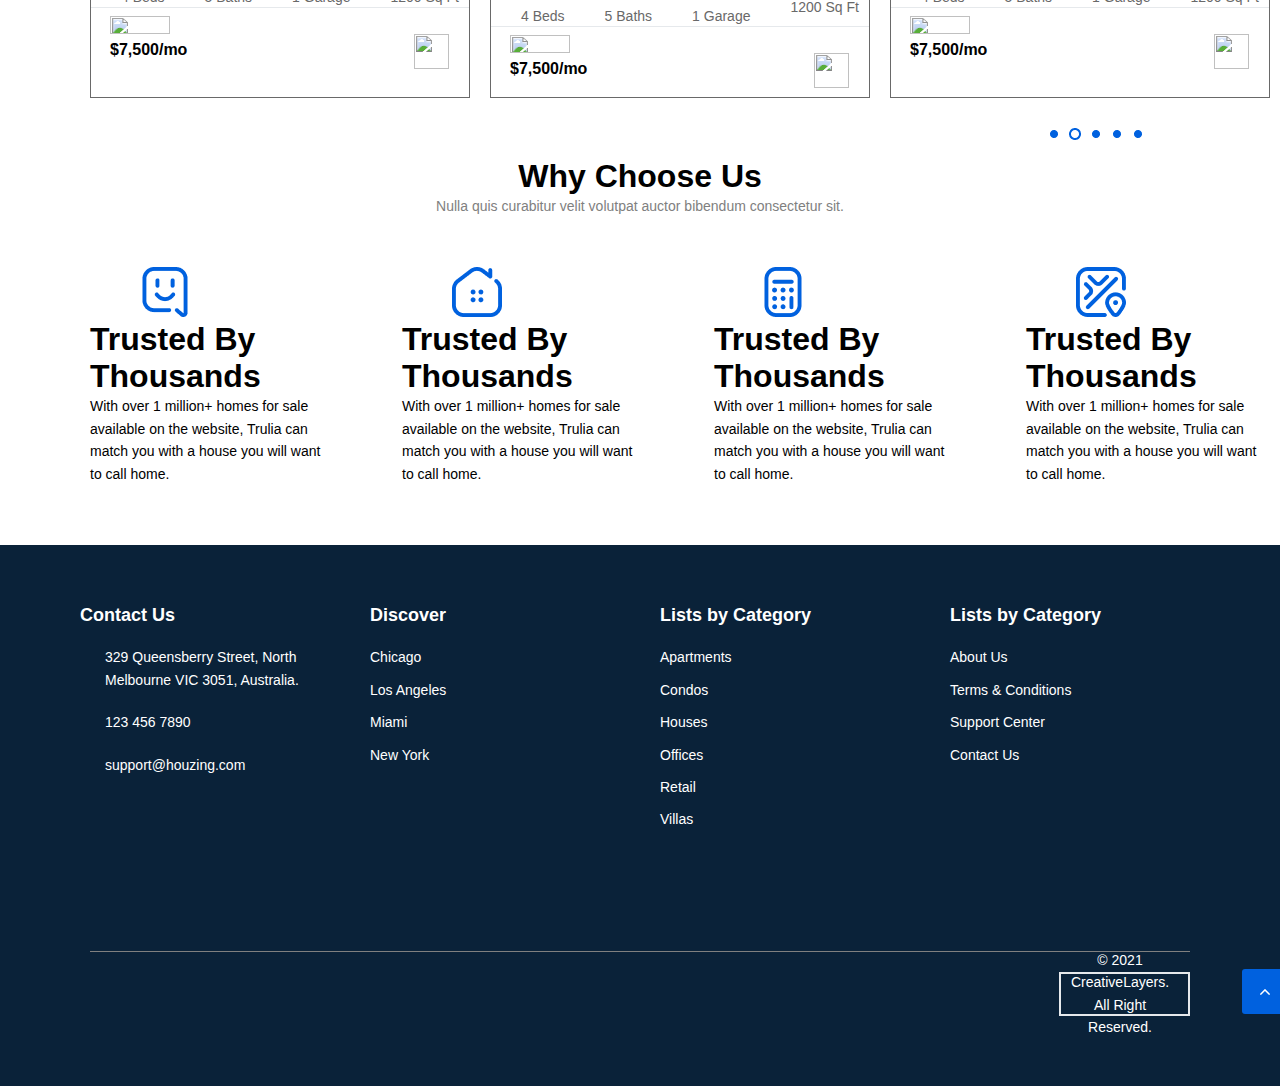
==== commit c63a0571: "dfgjkl;" ====
--- a/pages/index.html
+++ b/pages/index.html
@@ -1,30 +1,27 @@
 <!DOCTYPE html>
 <html lang="en">
 
-<<<<<<< HEAD
-=======
-
->>>>>>> 8977a89dcbbae6996d87deab981ae74656768a82
+
+
+
 <head>
      <meta charset="UTF-8">
      <meta name="viewport" content="width=device-width, initial-scale=1.0">
      <title>New company</title>
-<<<<<<< HEAD
+
      <link rel="preconnect" href="https://fonts.googleapis.com">
      <link rel="preconnect" href="https://fonts.gstatic.com" crossorigin>
      <link href="https://fonts.googleapis.com/css2?family=Montserrat:ital,wght@0,100..900;1,100..900&display=swap" <link
           rel="stylesheet" href="https://cdnjs.cloudflare.com/ajax/libs/font-awesome/6.6.0/css/all.min.css"
           integrity="sha512-Kc323vGBEqzTmouAECnVceyQqyqdsSiqLQISBL29aUW4U/M7pSPA/gEUZQqv1cwx4OnYxTxve5UMg5GT6L4JJg=="
           crossorigin="anonymous" referrerpolicy="no-referrer" />
-    
-=======
->>>>>>> 8977a89dcbbae6996d87deab981ae74656768a82
+
+
      <link rel="stylesheet" href="../css/main.css">
      <link rel="stylesheet" href="../css/index.css">
 </head>
 
 <body>
-<<<<<<< HEAD
      <header>
           <div class="hayot__nav">
                <div class="container">
@@ -74,210 +71,294 @@
                               <img src="../images/reasm4.svg" alt="">
                               <h4>search</h4>
 
-=======
-     <main>
-          <section class="abdugoffor">
-               <div class="container">
-                    <div class="abdugoffor__top">
-                         <h1>Recommended</h1>
-                         <p>Nulla quis curabitur velit volutpat auctor bibendum consectetur sit.</p>
-                    </div>
-                    <div class="abdugoffor__center">
-                         <div class="abdugoffor__cards">
-                              <div class="abdugoffor__card">
-                                   <div class="abdugoffor__btn1">
-                                        <button>FEATURED</button>
-                                        <button>FOR SALE</button>
-                                   </div>
-                                   <img src="../img/img (1).png" class="" alt="">
-                                   <img src="../icons/Ellipse 11.svg" class="img85" >
-
-                                   <h2>New Apartment Nice Wiew</h2>
-                                   <p>Quincy St, Brooklyn, NY, USA</p>
-
-                                   <div class="abdugoffor__icons">
-                                        <div class="icons">
-                                             <div class="icon">
-                                                  <img src="../icons/bed.svg" alt="">
-                                                  <ul>4 beds</ul>
-
-                                                  <img src="../icons/Group.svg" alt="">
-                                                  <ul>5 Baths</ul>
-
-                                                  <img src="../icons/car.svg" alt="">
-                                                  <ul>1 Garage</ul>
-
-                                                  <img src="../icons/ruler.svg" alt="">
-                                                  <ul>1200 Sq Ft </ul>
-                                             </div>
-                                             <hr>
-                                             <div class="abdugoffor__card__bottom">
-                                                  <div class="abdugffor__card__bottom__left">
-                                                       <li>$2,800/mo</li>
-                                                       <li>$7,500/mo</li>
-                                                  </div>
-                                                  <div class="abdugffor__card__bottom__right">
-                                                       <img src="../icons/1.svg" alt="">
-                                                       <img src="../icons/love 1.svg"  alt="">
-                                                  </div>
-                                             </div>
-                                        </div>
-                                   </div>
-                              </div>
-                              <div class="abdugoffor__card">
-                                   <div class="abdugoffor__btn1">
-                                        <button>FEATURED</button>
-                                        <button>FOR SALE</button>
-                                   </div>
-                                   <img src="../img/images (2).png" alt="">
-                                   <img src="../icons/Ellipse 11 (6).svg" class="img85" >
-
-                                   <h2>New Apartment Nice Wiew</h2>
-                                   <p>Quincy St, Brooklyn, NY, USA</p>
-
-                                   <div class="abdugoffor__icons">
-                                        <div class="icons">
-                                             <div class="icon">
-                                                  <div class="icon1">
-                                                       <img src="../icons/bed.svg" alt="">
-                                                       <ul>4 beds</ul>
-                                                  </div>
-
-                                                  <div class="icon1">
-                                                       <img src="../icons/Group.svg" alt="">
-                                                  <ul>5 Baths</ul>
-                                                  </div>
-
-                                                  <div class="icon1">
-                                                       <img src="../icons/car.svg" alt="">
-                                                  <ul>1 Garage</ul>
-
-                                                  </div>
-                                                  <div class="icon1">
-                                                       <img src="../icons/ruler.svg" alt="">
-                                                  <ul>1200 Sq Ft </ul>
-                                                  </div>
-                                             </div>
-                                             <hr>
-                                             <div class="abdugoffor__card__bottom">
-                                                  <div class="abdugffor__card__bottom__left">
-                                                       <li>$2,800/mo</li>
-                                                       <li>$7,500/mo</li>
-                                                  </div>
-                                                  <div class="abdugffor__card__bottom__right">
-                                                       <img src="../icons/1.svg" alt="">
-                                                       <img src="../icons/love 1.svg" alt="">
-                                                  </div>
-                                             </div>
-                                        </div>
-                                   </div>
-                              </div>
-                              <div class="abdugoffor__card">
-                                   <div class="abdugoffor__btn1">
-                                        <button>FEATURED</button>
-                                        <button>FOR SALE</button>
-                                   </div>
-                                   <img src="../img/images (1).png" alt="">
-                                   <img src="../icons/Ellipse 11 (8).svg" class="img85" >
-
-                                   <h2>New Apartment Nice Wiew</h2>
-                                   <p>Quincy St, Brooklyn, NY, USA</p>
-
-                                   <div class="abdugoffor__icons">
-                                        <div class="icons">
-                                             <div class="icon">
-                                                  <img src="../icons/bed.svg" alt="">
-                                                  <ul>4 beds</ul>
-
-                                                  <img src="../icons/Group.svg" alt="">
-                                                  <ul>5 Baths</ul>
-
-                                                  <img src="../icons/car.svg" alt="">
-                                                  <ul>1 Garage</ul>
-
-                                                  <img src="../icons/ruler.svg" alt="">
-                                                  <ul>1200 Sq Ft </ul>
-                                             </div>
-                                             <hr>
-                                             <div class="abdugoffor__card__bottom">
-                                                  <div class="abdugffor__card__bottom__left">
-                                                       <li>$2,800/mo</li>
-                                                       <li>$7,500/mo</li>
-                                                  </div>
-                                                  <div class="abdugffor__card__bottom__right">
-                                                       <img src="../icons/1.svg" alt="">
-                                                       <img src="../icons/love 1.svg" alt="">
-                                                  </div>
-                                             </div>
-                                        </div>
-                                   </div>
-                              </div>
->>>>>>> 8977a89dcbbae6996d87deab981ae74656768a82
-                         </div>
-                    </div>
-               </div>
           </section>
-<<<<<<< HEAD
+
+
           <section class="hayot__server">
                <div class="container">
                     <div class="hayot__server__content">
                          <div class="hayot__server__left">
-                            <h1 class="h1">Skyper Pool Partment</h1>
-                            <h2 class="h2">112 Glenwood Ave Hyde Park, Boston, MA</h2>
-                      <div class="hammasi">
-                         <div class="dvd">
-                              <img src="../images/bed.png" class="bed" alt="">
-                              <h1>4 bath</h1>
-                         </div>
-                               <div class="dvd">
-                                   <img src="../images/bath.png" class="bath" alt="">
-                                   <h1>5 bath</h1>
-                               </div>
-                                 <div class="dvd">
-                                   <img src="../images/car.png" class="car" alt="">
-                                   <h1>1 grage</h1>
-                                 </div>
-                             
-                                <div class="dvd">
-                                   <img src="../images/reasa.png" class="rease" alt="">
-                                   <h1>1200 sq ft </h1>
-                                </div>
-                             
-                      </div>
-                            <h5 class="h5">$5,250/mo</h5>
+                              <h1 class="h1">Skyper Pool Partment</h1>
+                              <h2 class="h2">112 Glenwood Ave Hyde Park, Boston, MA</h2>
+                              <div class="hammasi">
+                                   <div class="dvd">
+                                        <img src="../images/bed.png" class="bed" alt="">
+                                        <h1>4 bath</h1>
+                                   </div>
+                                   <div class="dvd">
+                                        <img src="../images/bath.png" class="bath" alt="">
+                                        <h1>5 bath</h1>
+                                   </div>
+                                   <div class="dvd">
+                                        <img src="../images/car.png" class="car" alt="">
+                                        <h1>1 grage</h1>
+                                   </div>
+
+                                   <div class="dvd">
+                                        <img src="../images/reasa.png" class="rease" alt="">
+                                        <h1>1200 sq ft </h1>
+                                   </div>
+
+                              </div>
+                              <h5 class="h5">$5,250/mo</h5>
                          </div>
                          <button class="btn__server">Read more</button>
                     </div>
                </div>
           </section>
      </header>
-     <main></main>
-     <footer></footer>
-=======
-
-<section>
-     <div class="listing">
-        <div class="image">
-            <img src="path-to-your-image.jpg" alt="New Apartment Nice View">
-        </div>
-        <div class="details">
-            <h1>New Apartment with a Nice View</h1>
-            <p>Quincy St, Brooklyn, NY, USA</p>
-            <ul>
-                <li>4 Beds</li>
-                <li>5 Baths</li>
-                <li>1 Garage</li>
-                <li>1200 Sq Ft</li>
-            </ul>
-            <div class="price">
-                <p><strong>$2,800/mo</strong></p>
-                <p><strong>$7,500/mo</strong></p>
-            </div>
-        </div>
-    </div>
-</section>
+
+
+
+     <main>
+
+          <section class="section">
+               <div class="container">
+                    <div class="world">
+                         <h1>Recommended</h1>
+                         <h2>Nulla quis curabitur velit volutpat auctor bibendum consectetur sit.</h2>
+                    </div>
+                    <div class="hamasi">
+                         <div class="box">
+                              <div class="top">
+                                   <div class="btnlar">
+                                        <button class="btn3">FEATURED</button>
+                                        <button class="btn4">FOR SALE</button>
+                                   </div>
+                                   <img src="../images/Ellipse 11.png" alt="" class="img1">
+                              </div>
+                              <div class="main">
+                                   <h2>New Apartment Nice Wiew</h2>
+                                   <p class="p1">Quincy St, Brooklyn, NY, USA</p>
+                                   <div class="main__icons">
+                                        <div class="card">
+                                             <img src="../images/Group (1).svg" alt="">
+                                             <p>4 Beds</p>
+                                        </div>
+                                        <div class="card">
+                                             <img src="../images/bath.svg" alt="">
+                                             <p>5 Baths</p>
+                                        </div>
+                                        <div class="card">
+                                             <img src="../images/car.svg" alt="">
+                                             <p>1 Garage</p>
+                                        </div>
+                                        <div class="card">
+                                             <img src="../images/ruler.svg" alt="">
+                                             <p>1200 Sq Ft</p>
+                                        </div>
+                                   </div>
+                              </div>
+                              <div class="bottom">
+                                   <div class="bottom__left">
+                                        <img src="../images/" alt="" class="img2">
+                                        <h3>$7,500/mo</h3>
+                                   </div>
+                                   <div class="bottom__right">
+                                        <img src="../images/1.svg" alt="" class="img3">
+                                        <img src="../images/love 1 (2).svg" alt="" class="img4">
+                                   </div>
+                              </div>
+                         </div>
+                         <div class="box">
+                              <div class="top">
+                                   <div class="btnlar">
+                                        <button class="btn3">FEATURED</button>
+                                        <button class="btn4">FOR SALE</button>
+                                   </div>
+                                   <img src="../images/Ellipse 11.png" alt="" class="img1">
+                              </div>
+                              <div class="main">
+                                   <h2>New Apartment Nice Wiew</h2>
+                                   <p class="p1">Quincy St, Brooklyn, NY, USA</p>
+                                   <div class="main__icons">
+                                        <div class="card">
+                                             <img src="../images/bed.png " alt="">
+                                             <p>4 Beds</p>
+                                        </div>
+                                        <div class="card">
+                                             <img src="../images/bath.png" alt="">
+                                             <p>5 Baths</p>
+                                        </div>
+                                        <div class="card">
+                                             <img src="../images/car.png" alt="">
+                                             <p>1 Garage</p>
+                                        </div>
+                                        <div class="card">
+                                             <img src="../images/rease.png" alt="">
+                                             <p>1200 Sq Ft</p>
+                                        </div>
+                                   </div>
+                              </div>
+                              <div class="bottom">
+                                   <div class="bottom__left">
+                                        <img src="../images/" alt="" class="img2">
+                                        <h3>$7,500/mo</h3>
+                                   </div>
+                                   <div class="bottom__right">
+                                        <img src="../images/1.svg" alt="" class="img3">
+                                        <img src="../images/love 1 (2).svg" alt="" class="img4">
+                                   </div>
+                              </div>
+                         </div>
+                         <div class="box">
+                              <div class="top">
+                                   <div class="btnlar">
+                                        <button class="btn3">FEATURED</button>
+                                        <button class="btn4">FOR SALE</button>
+                                   </div>
+                                   <img src="../images/Ellipse 11.png" alt="" class="img1">
+                              </div>
+                              <div class="main">
+                                   <h2>New Apartment Nice Wiew</h2>
+                                   <p class="p1">Quincy St, Brooklyn, NY, USA</p>
+                                   <div class="main__icons">
+                                        <div class="card">
+                                             <img src="../images/Group (1).svg" alt="">
+                                             <p>4 Beds</p>
+                                        </div>
+                                        <div class="card">
+                                             <img src="../images/bath.svg" alt="">
+                                             <p>5 Baths</p>
+                                        </div>
+                                        <div class="card">
+                                             <img src="../images/car.svg" alt="">
+                                             <p>1 Garage</p>
+                                        </div>
+                                        <div class="card">
+                                             <img src="../images/ruler.svg" alt="">
+                                             <p>1200 Sq Ft</p>
+                                        </div>
+                                   </div>
+                              </div>
+                              <div class="bottom">
+                                   <div class="bottom__left">
+                                        <img src="../images/" alt="" class="img2">
+                                        <h3>$7,500/mo</h3>
+                                   </div>
+                                   <div class="bottom__right">
+                                        <img src="../images/1.svg" alt="" class="img3">
+                                        <img src="../images/love 1 (2).svg" alt="" class="img4">
+                                   </div>
+                              </div>
+                         </div>
+                         <img src="../images/rulerxcv.png" class="rulex" alt="">
+          </section>
+         
+          <section class="wod">
+               <div class="container">
+                 
+                    <div class="wod__content">
+                         <div class="wod__left">
+                              <h1 class="wod__title">Why Choose Us</h1>
+                              <p class="wod__desc">Nulla quis curabitur velit volutpat auctor bibendum consectetur sit.</p>
+                         </div>
+                         <div class="hammmasi">
+                         <div class="wod__right">
+                              <div class="cardsone">
+                                   <img class="class" src="../images/discord.png" alt="">
+                                   <h1 class="wod__right__title">Trusted By Thousands</h1>
+                                   <p class="wod__right__desc">With over 1 million+ homes for sale available on the website, Trulia can match you with a house you will want to call home.</p>
+                              </div>
+                         </div>
+                         <div class="wod__right">
+                              <div class="cardsone">
+                                   <img class="class" src="../images/house 1.png" alt="">
+                                   <h1 class="wod__right__title">Trusted By Thousands</h1>
+                                   <p class="wod__right__desc">With over 1 million+ homes for sale available on the website, Trulia can match you with a house you will want to call home.</p>
+                              </div>
+                         </div>
+                         <div class="wod__right">
+                              <div class="cardsone">
+                                   <img class="class" src="../images/Vector.png" alt="">
+                                   <h1 class="wod__right__title">Trusted By Thousands</h1>
+                                   <p class="wod__right__desc">With over 1 million+ homes for sale available on the website, Trulia can match you with a house you will want to call home.</p>
+                              </div>
+                         </div>
+                         <div class="wod__right">
+                              <div class="cardsone">
+                                   <img class="class" src="../images/asdfghjk.png" alt="">
+                                   <h1 class="wod__right__title">Trusted By Thousands</h1>
+                                   <p class="wod__right__desc">With over 1 million+ homes for sale available on the website, Trulia can match you with a house you will want to call home.</p>
+                              </div>
+                         </div>
+                   </div>
+                    </div>
+               </div>
+          </section>
      </main>
->>>>>>> 8977a89dcbbae6996d87deab981ae74656768a82
+     <footer>
+          <div class="footer-container">
+               <div class="contact-us">
+                    <h3> Contact Us</h3>
+                    <p><span><i class="fa-solid fa-location-dot" style="color: #ffffff;"></i></span> 329 Queensberry
+                         Street, North Melbourne VIC 3051, Australia.</p>
+                    <p><span><i class="fa-solid fa-phone" style="color: #ffffff;"></i></span>123 456 7890</p>
+                    <p><span><i class="fa-regular fa-envelope" style="color: #ffffff;"></i></span><a
+                              href="mailto:support@houzing.com">support@houzing.com</a></p>
+                    <div class="social-icons">
+                         <a href="https://www.facebook.com/"><i class="fa-brands fa-facebook-f"
+                                   style="color: #ffffff;"></i></a>
+                         <a href="https://www.twitter.com/"><i class="fa-brands fa-twitter"
+                                   style="color: #ffffff;"></i></a>
+                         <a href="https://www.instagram.com/"><i class="fa-brands fa-instagram"
+                                   style="color: #ffffff;"></i></a>
+                         <a href="https://www.linkedin-in.com/"><i class="fa-brands fa-linkedin-in"
+                                   style="color: #ffffff;"></i></a>
+                    </div>
+               </div>
+               <div class="discover">
+                    <h3>Discover</h3>
+                    <ul>
+                         <li><a href="#">Chicago</a></li>
+                         <li><a href="#">Los Angeles</a></li>
+                         <li><a href="#">Miami</a></li>
+                         <li><a href="#">New York</a></li>
+                    </ul>
+               </div>
+               <div class="lists-category">
+                    <h3>Lists by Category</h3>
+                    <ul>
+                         <li><a href="#">Apartments</a></li>
+                         <li><a href="#">Condos</a></li>
+                         <li><a href="#">Houses</a></li>
+                         <li><a href="#">Offices</a></li>
+                         <li><a href="#">Retail</a></li>
+                         <li><a href="#">Villas</a></li>
+                    </ul>
+               </div>
+               <div class="other-links">
+                    <h3>Lists by Category</h3>
+                    <ul>
+                         <li><a href="#">About Us</a></li>
+                         <li><a href="#">Terms & Conditions</a></li>
+                         <li><a href="#">Support Center</a></li>
+                         <li><a href="#">Contact Us</a></li>
+                    </ul>
+               </div>
+          </div>
+          <div class="footer-bottom">
+               <div class="container">
+                    <hr>
+                    <div class="data">
+                         <img src="../images/logo.svg" alt="">
+                         <div class="cvc">
+                              <p>&copy; 2021 CreativeLayers. All Right Reserved.</p>
+                              <a href="../pages/index.html"><svg width="45" height="45" viewBox="0 0 45 45" fill="none"
+                                        xmlns="http://www.w3.org/2000/svg">
+                                        <rect width="45" height="45" rx="3" fill="#0061DF" />
+                                        <path d="M18.1598 25.4595L18.4874 25.7893C18.5905 25.8923 18.7276 25.9491 18.8742 25.9491C19.0207 25.9491 19.1581 25.8923 19.2611 25.7893L22.9978 22.0525L26.7387 25.7934C26.8416 25.8965 26.9789 25.9531 27.1254 25.9531C27.2719 25.9531 27.4093 25.8965 27.5124 25.7934L27.84 25.4656C28.0533 25.2525 28.0533 24.9052 27.84 24.6921L23.386 20.222C23.2831 20.1191 23.1459 20.0466 22.9981 20.0466L22.9964 20.0466C22.8498 20.0466 22.7126 20.1192 22.6097 20.222L18.1598 24.6799C18.0567 24.7829 18.0002 24.9242 18 25.0707C18 25.2173 18.0567 25.3566 18.1598 25.4595Z"
+                                             fill="white" />
+                                   </svg></a>
+                         </div>
+
+                    </div>
+               </div>
+
+
+          </div>
+     </footer>
+
 </body>
 
 </html>--- a/css/main.css
+++ b/css/main.css
@@ -7,16 +7,12 @@
 }
 
 .container{
-<<<<<<< HEAD
+
      width:1100px;
      margin: 0 auto;
      padding: 30px 0;
 }
-=======
-     width: 1200px;
-     margin: 0 auto;
-}
-
->>>>>>> 8977a89dcbbae6996d87deab981ae74656768a82
 
 
+
+
--- a/css/index.css
+++ b/css/index.css
@@ -1,246 +1,459 @@
-<<<<<<< HEAD
-.hayot__content {
+ .hayot__content {
+       display: flex;
+       align-items: center;
+       align-content: end;
+       justify-content: space-between;
+ }
+
+ .hayot__list {
+       display: flex;
+       gap: 64px;
+ }
+
+ .hayot__list a {
+       color: #FFFFFF;
+       text-decoration: none;
+
+ }
+
+ .btn {
+       width: 120px;
+       height: 44px;
+       background-color: transparent;
+       color: #FFFFFF;
+       border: 2px solid white;
+ }
+
+ .hayot__nav {
+       width: 100%;
+       height: 100px;
+       background-color: #0D263B;
+ }
+
+ .hayotbek__left {
+       display: flex;
+       align-items: center;
+       gap: 10px;
+       width: 527px;
+       height: 44px;
+       border: 2px solid #E6E9EC;
+ }
+
+ .hayotbek__middle {
+       display: flex;
+       align-items: center;
+       gap: 20px;
+ }
+
+ .cvc {
+       display: flex;
+       align-items: center;
+       gap: 8px;
+       width: 131px;
+       height: 44px;
+       border: 2px solid #E6E9EC;
+       padding-left: 10px;
+
+
+ }
+
+ .hayotbek__right {
+       display: flex;
+       align-items: center;
+       gap: 8px;
+       width: 180px;
+       height: 44px;
+       background-color: #0061DF;
+       border: 2px solid blue;
+       padding-left: 40px;
+       color: #FFFFFF;
+ }
+
+ .hayot__server {
+       width: 100%;
+       height: 100vh;
+       background-image: linear-gradient(hsla(0, 0%, 0%, 0.622), hsla(0, 0%, 0%, 0.262)), url(../images/unsplash_2gDwlIim3Uw.png);
+       background-position: center;
+       background-repeat: no-repeat;
+       background-size: cover;
+
+ }
+
+ .hayotbek__content {
+       display: flex;
+       align-items: center;
+       gap: 20px;
+ }
+
+ .h1 {
+       font-size: 48px;
+       color: #fff;
+       text-align: center;
+       padding-top: 130px;
+
+ }
+
+ .h2 {
+       font-size: 24px;
+       color: grey;
+       text-align: center;
+       padding-top: 10px;
+ }
+
+ .hammasi {
+       display: flex;
+       align-items: center;
+       gap: 24px;
+       padding-top: 50px;
+       padding-left: 345px;
+       color: #fff;
+
+ }
+
+ .dvd h1 {
+       font-weight: 100;
+ }
+
+ .bed {
+       padding-left: 20px;
+ }
+
+ .bath {
+       padding-left: 30px;
+ }
+
+ .car {
+       padding-left: 30px;
+ }
+
+ .rease {
+       padding-left: 30px;
+ }
+
+ .h5 {
+       color: #fff;
+       font-size: 50px;
+       padding-top: 200px;
+       padding-left: 430px;
+ }
+
+ .btn__server {
+       width: 180px;
+       height: 44px;
+       background-color: transparent;
+       color: #fff;
+       border: 2px solid #fff;
+       margin-top: 100px;
+       margin-left: 460px;
+ }
+
+ .div {
+       display: flex;
+       align-items: center;
+       gap: 35px;
+ }
+
+ .box {
+       width: 380px;
+       height: 429px;
+       border: 1px solid #696969;
+ }
+
+ .box .top {
+       background-image: url(../images/images\ \(1\).png);
+       width: 380px;
+       height: 220px;
+       background-repeat: no-repeat;
+       background-size: cover;
+ }
+
+ .box .btn3 {
+       width: Fixed (73px)px;
+       height: Hug (23px)px;
+       padding: 5px 12px 5px 12px;
+       border-radius: 3px;
+       background: #0061DF;
+       color: white;
+       margin-left: 20px;
+       margin-top: 20px;
+       border: none;
+ }
+
+ .box .btn4 {
+       width: Fixed (71px)px;
+       height: Hug (23px)px;
+       padding: 5px 12px 5px 12px;
+       border-radius: 3px;
+       background: #0D263B;
+       color: white;
+       margin-top: 20px;
+       border: none;
+ }
+
+ .box .top .img1 {
+       transform: translateY(150px) translateX(319px)
+ }
+
+ .btnlar {
+       display: flex;
+       align-items: center;
+       gap: 150px;
+ }
+
+ .box .main h2 {
+       font-size: 16px;
+       font-weight: 600;
+       line-height: 24px;
+       text-align: left;
+       margin-top: 24px;
+       margin-left: 20px;
+ }
+
+ .box .main p {
+       font-size: 14px;
+       font-weight: 400;
+       line-height: 20px;
+       text-align: left;
+       color: #696969;
+       margin-top: 4px;
+       margin-left: 20px;
+ }
+
+ .box .main__icons {
+       display: flex;
+       align-items: center;
+       justify-content: space-around;
+ }
+
+ .box .main__icons img {
+       margin-left: 35px;
+       margin-top: 16px;
+ }
+
+ .box .main__icons p {
+       margin-top: 5px;
+ }
+
+ .box .bottom {
+       border-top: 1px solid #E6E9EC;
+       display: flex;
+       align-items: center;
+       justify-content: space-between;
+ }
+
+ .box .bottom__left {
+       margin-top: 8px;
+       margin-left: 19px;
+ }
+
+ .box .bottom__left .img2 {
+       width: 60px;
+       height: 18px;
+ }
+
+ .box .bottom__left h3 {
+       font-size: 16px;
+       font-weight: 600;
+       line-height: 24px;
+       text-align: left;
+ }
+
+ .box .bottom__right .img3 {
+       width: 15px;
+       height: 15px;
+ }
+
+ .box .bottom__right .img4 {
+       width: 35px;
+       height: 35px;
+       margin-right: 20px;
+ }
+
+ .box .bottom__right {
+       display: flex;
+       align-items: center;
+       gap: 25px;
+       margin-top: 13px;
+ }
+
+ .hamasi {
+       display: flex;
+       align-items: center;
+       justify-content: space-between;
+       gap: 20px;
+ }
+
+ .wod__title {
+       text-align: center;
+ }
+
+ .wod__desc {
+       text-align: center;
+       color: grey;
+ }
+
+ .class {
+
+       padding-left: 50px;
+
+ }
+.hammmasi{
+      padding-top: 50px;
       display: flex;
       align-items: center;
-      align-content: end;
-      justify-content: space-between;
+      gap: 77px;
 }
-
-.hayot__list {
-      display: flex;
-      gap: 64px;
-}
-
-.hayot__list a {
-      color: #FFFFFF;
-      text-decoration: none;
-
-}
-
-.btn {
-      width: 120px;
-      height: 44px;
-      background-color: transparent;
-      color: #FFFFFF;
-      border: 2px solid white;
-}
-
-.hayot__nav {
-      width: 100%;
-      height: 100px;
-      background-color: #0D263B;
-}
-
-.hayotbek__left {
-      display: flex;
-      align-items: center;
-      gap: 10px;
-      width: 527px;
-      height: 44px;
-      border: 2px solid #E6E9EC;
-}
-
-.hayotbek__middle {
-      display: flex;
-      align-items: center;
-      gap: 20px;
-}
-
-.cvc {
-      display: flex;
-      align-items: center;
-      gap: 8px;
-      width: 131px;
-      height: 44px;
-      border: 2px solid #E6E9EC;
-      padding-left: 10px;
-
-
-}
-
-.hayotbek__right {
-      display: flex;
-      align-items: center;
-      gap: 8px;
-      width: 180px;
-      height: 44px;
-      background-color: #0061DF;
-      border: 2px solid blue;
-      padding-left: 40px;
-      color: #FFFFFF;
-}
-
-.hayot__server {
-      width: 100%;
-      height: 100vh;
-      background-image:linear-gradient(hsla(0, 0%, 0%, 0.622),hsla(0, 0%, 0%, 0.262)), url(../images/unsplash_2gDwlIim3Uw.png)  ;
-      background-position: center;
-      background-repeat: no-repeat;
-      background-size: cover;
-
-}
-
-.hayotbek__content {
-      display: flex;
-      align-items: center;
-      gap: 20px;
-}
-
-.h1 {
-      font-size: 48px;
-      color: #fff;
-      text-align: center;
-      padding-top: 130px;
-
-}
-
-.h2 {
-      font-size: 24px;
-      color: grey;
-      text-align: center;
-      padding-top: 10px;
-}
-.hammasi{
-      display: flex;
-      align-items: center;
-      gap: 24px;
-      padding-top: 50px;
-      padding-left: 345px;
-      color: #fff;
-   
-}
-.dvd h1{
-    font-weight: 100;
-}
-.bed{
-      padding-left: 20px;
-}
-.bath{
-      padding-left: 30px;
-}
-.car{
-      padding-left: 30px;
-}
-.rease{
-      padding-left: 30px;
-}
-.h5{
-      color: #fff;
-      font-size: 50px;
-      padding-top: 200px;
-      padding-left: 430px;
-}
-.btn__server{
-      width: 180px;
-      height: 44px;
-      background-color: transparent;
-      color: #fff;
-      border: 2px solid #fff;
-      margin-top: 100px;
-      margin-left: 460px;
-}
-=======
-.abdugoffor {
-     margin-top: 20px;
-}
-
-.abdugoffor__top {
-     text-align: center;
-}
-
-.abdugoffor__top h1 {
-     color: #0D263B;
-     font-size: 28px;
-     font-weight: 600;
-     line-height: 36px;
-     letter-spacing: -0.02em;
-     text-align: center;
-     padding-bottom: 10px;
-}
-
-.abdugoffor__top p {
-     color: #696969;
-     font-size: 16px;
-     font-weight: 400;
-     line-height: 24px;
-     text-align: center;
-
-}
-
-.abdugoffor__cards {
-     display: flex;
-     gap: 20px;
-}
-
-.abdugoffor__card {
-     width: 380px;
-}
-
-.abdugoffor__card .img85 {
-     padding-left: 300px;
-     padding-bottom: 10pxa;
-}
-
-.abdugoffor__card h2 {
-     color: #0D263B;
-     font-size: 16px;
-     font-weight: 600;
-     line-height: 24px;
-     text-align: left;
-     padding-bottom: 5px;
-}
-
-.abdugoffor__card p {
-     color:  #696969;
-     font-size: 14px;
-     font-weight: 400;
-     line-height: 20px;
-     text-align: left;
-     padding-bottom: 16px;
-}
-
-.icon{
-     display: flex;
-     align-items: center;
-     gap: 30px;
-}
-
+  .wod__right__desc {
+       width: 235px;
+       height: 120px;
+ }
+
+ .section .world h1 {
+       color: black;
+       text-align: center;
+       padding-top: 50px;
+
+ }
+
+ .section .world h2 {
+       color: grey;
+       text-align: center;
+       padding-bottom: 20px;
+ }
+
+ .rulex {
+       position: absolute;
+       padding-top: 500px;
+       left: 1050px;
+ }
 
  .listing {
-     background-color: #fff;
-     border-radius: 8px;
-     box-shadow: 0 2px 10px rgba(0, 0, 0, 0.1);
-     overflow: hidden;
-     max-width: 400px;
-     width: 100%;
- }
- 
+       background-color: #fff;
+       border-radius: 8px;
+       box-shadow: 0 2px 10px rgba(0, 0, 0, 0.1);
+       overflow: hidden;
+       max-width: 400px;
+       width: 100%;
+ }
+
  .image img {
-     width: 100%;
-     height: auto;
- }
- 
- .details {
-     padding: 16px;
- }
- 
- .details h1 {
-     margin-top: 0;
-     font-size: 24px;
-     color: #333;
- }
- 
- .details p {
-     margin: 4px 0;
-     color: #777;
- }
- 
- .details ul {
-     list-style: none;
-     padding: 0;
- }
- 
- .details ul li {
-     display: inline;
- }
->>>>>>> 8977a89dcbbae6996d87deab981ae74656768a82
+       width: 100%;
+       height: auto;
+ }
+
+
+ /* ---------------------------------FOOTER--------------------------------- */
+ footer {
+       background-color: #0a2239;
+       color: #ffffff;
+       padding: 40px 0;
+ }
+
+
+ .footer-container {
+       display: flex;
+       justify-content: space-around;
+       max-width: 1200px;
+       margin: 0 auto;
+       padding: 20px;
+ }
+
+ .footer-container div {
+       flex: 1;
+       padding: 0 20px;
+ }
+
+ .contact-us p {
+       display: flex;
+       align-items: center;
+       margin: 20px 0;
+ }
+
+ .contact-us span {
+       margin-right: 25px;
+ }
+
+ .contact-us p a {
+       color: white;
+       text-decoration: none;
+ }
+
+ h3 {
+       font-size: 18px;
+       margin-bottom: 20px;
+ }
+
+ p,
+ ul {
+       font-size: 14px;
+       line-height: 1.6;
+ }
+
+ ul {
+       list-style-type: none;
+       padding: 0;
+ }
+
+ ul li a {
+       color: #ffffff;
+       text-decoration: none;
+       display: block;
+       margin-bottom: 10px;
+ }
+
+ ul li a:hover {
+       text-decoration: underline;
+ }
+
+ .social-icons a {
+       margin-right: 10px;
+ }
+
+ .social-icons img {
+       width: 20px;
+       height: 20px;
+ }
+
+ .footer-bottom {
+       text-align: center;
+       margin-top: 40px;
+       padding-top: 20px;
+ }
+
+ .footer-bottom a {
+       color: #ffffff;
+       text-decoration: none;
+       font-size: 20px;
+ }
+
+ .footer-bottom a:hover {
+       color: #00b0ff;
+ }
+
+ .data {
+       display: flex;
+       align-items: center;
+       justify-content: space-between;
+
+
+ }
+
+ .cvc {
+       display: flex;
+       align-items: center;
+       gap: 73px;
+ }
+
+ .footer-bottom hr {
+       margin-bottom: 20px;
+       border: none;
+       border-top: 1px solid gray;
+ }
+
+ .footer-bottom a svg:hover {
+       border: 1px solid white;
+       border-radius: 50% 50%;
+       transition: all 0.8s;
+ }
+
+ /* -----------------------section card---------------------------------- */